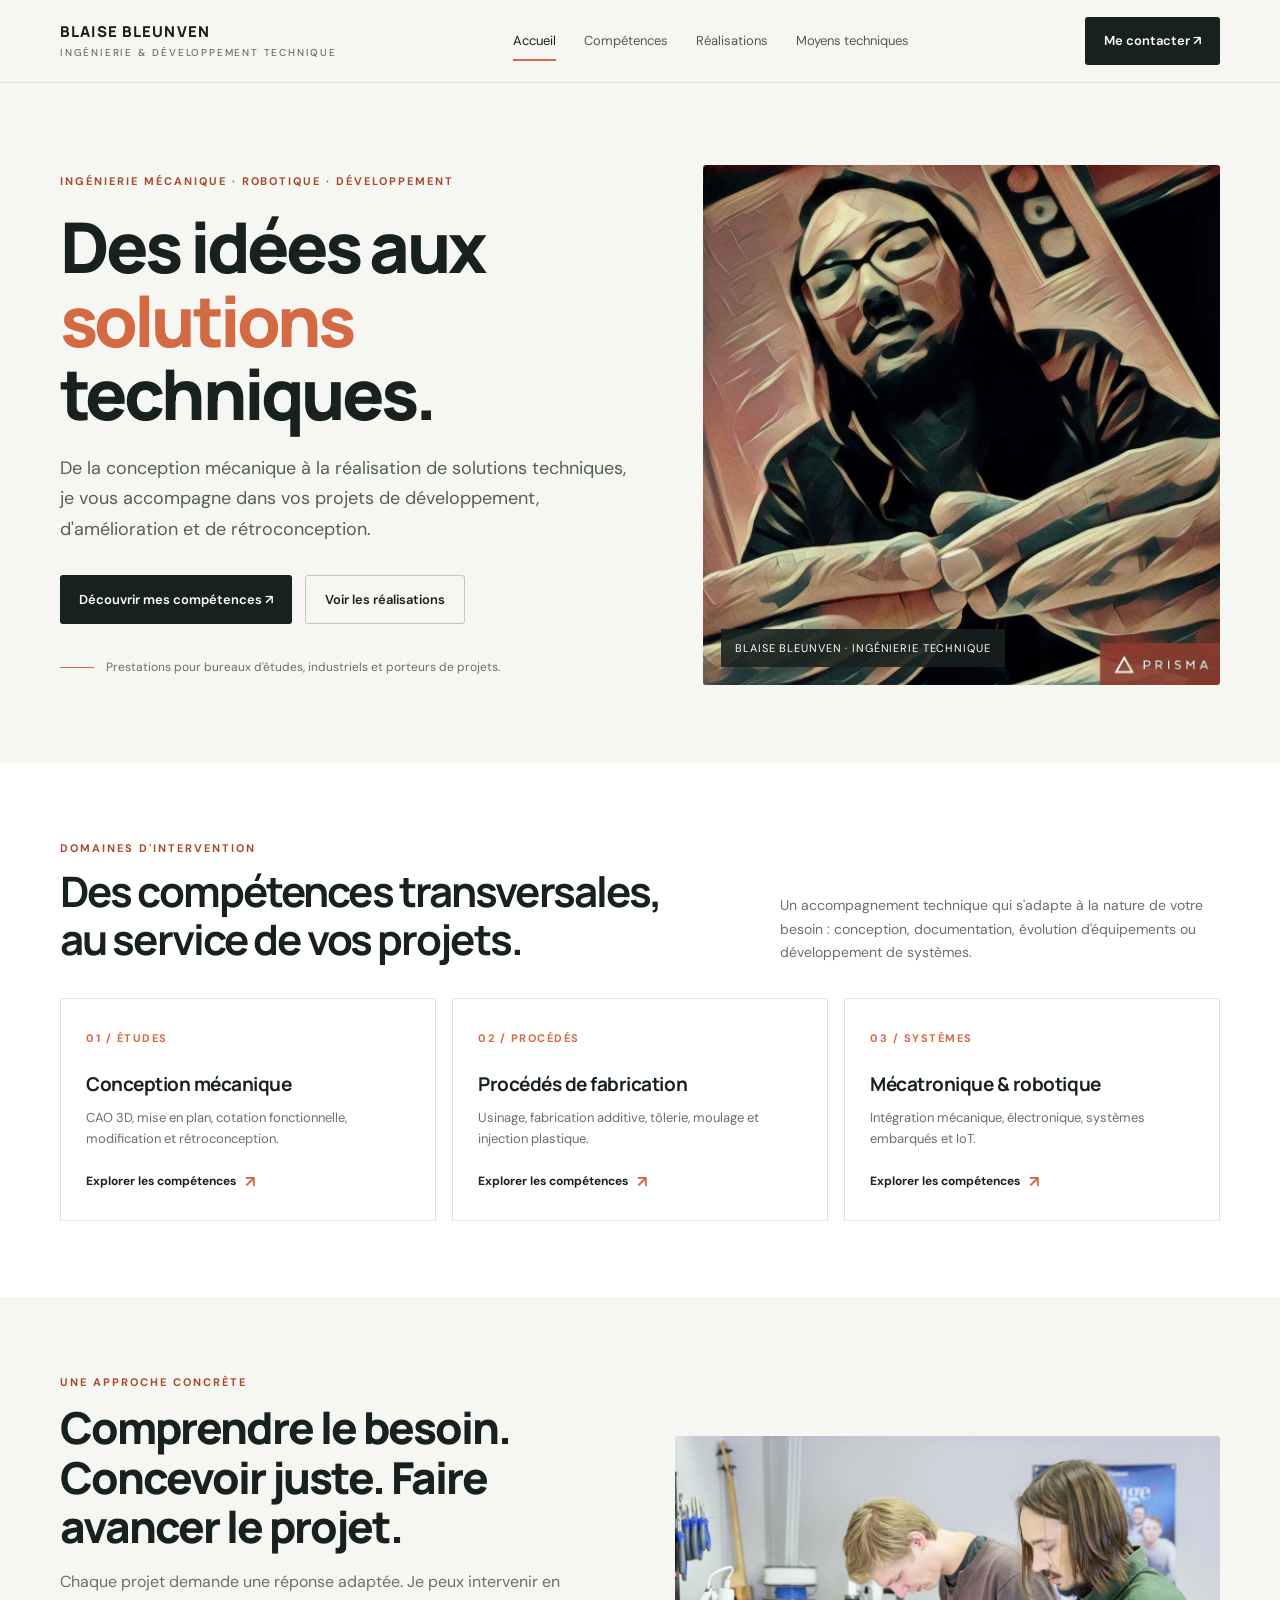
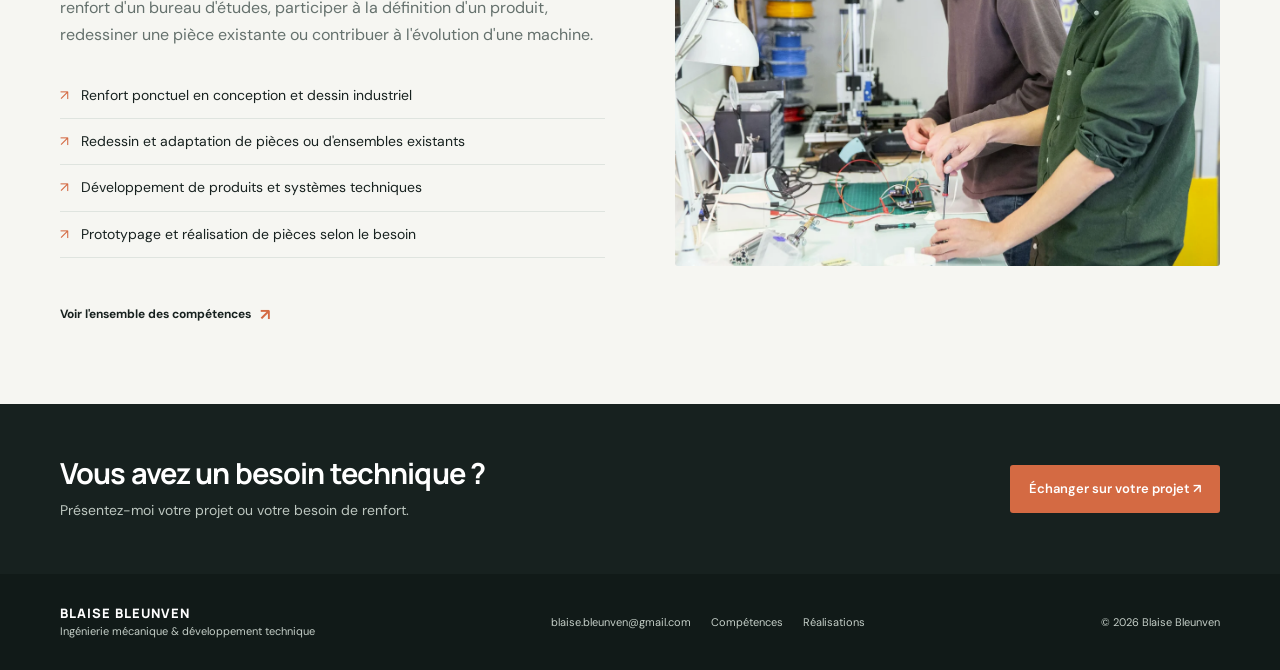
==== index.html @ ea49fd28 "Add files via upload" ====
<!doctype html>
<html lang="fr"><head><meta charset="utf-8"><meta name="viewport" content="width=device-width,initial-scale=1"><meta name="description" content="Blaise Bleunven — ingénierie mécanique, conception, rétroconception, robotique et développement technique."><title>Blaise Bleunven — Ingénierie mécanique & développement technique</title><link rel="stylesheet" href="styles.css"></head><body>
<header class="site-header"><div class="wrap nav"><a class="brand" href="index.html">BLAISE BLEUNVEN<small>INGÉNIERIE & DÉVELOPPEMENT TECHNIQUE</small></a><button class="menu-toggle" aria-label="Ouvrir le menu" aria-expanded="false">Menu</button><nav class="nav-links"><a href="index.html">Accueil</a><a href="competences.html">Compétences</a><a href="realisations.html">Réalisations</a><a href="moyens-techniques.html">Moyens techniques</a></nav><a class="nav-cta" href="mailto:blaise.bleunven@gmail.com">Me contacter ↗</a></div></header>
<main><section class="hero"><div class="wrap hero-grid"><div><div class="eyebrow">Ingénierie mécanique · Robotique · Développement</div><h1>Des idées aux <span>solutions</span> techniques.</h1><p class="hero-copy">De la conception mécanique à la réalisation de solutions techniques, je vous accompagne dans vos projets de développement, d'amélioration et de rétroconception.</p><div class="hero-actions"><a class="button" href="competences.html">Découvrir mes compétences ↗</a><a class="button secondary" href="realisations.html">Voir les réalisations</a></div><div class="hero-note">Prestations pour bureaux d'études, industriels et porteurs de projets.</div></div><div class="hero-photo"><img src="assets/images/banniere-portrait.jpg" alt="Portrait de Blaise Bleunven"><div class="photo-caption">Blaise Bleunven · Ingénierie technique</div></div></div></section>
<section class="section white"><div class="wrap"><div class="section-head"><div><div class="eyebrow">Domaines d'intervention</div><h2>Des compétences transversales,<br>au service de vos projets.</h2></div><p>Un accompagnement technique qui s'adapte à la nature de votre besoin : conception, documentation, évolution d'équipements ou développement de systèmes.</p></div><div class="cards"><a class="card" href="competences.html"><span class="card-number">01 / ÉTUDES</span><h3>Conception mécanique</h3><p>CAO 3D, mise en plan, cotation fonctionnelle, modification et rétroconception.</p><span class="text-link">Explorer les compétences</span></a><a class="card" href="competences.html"><span class="card-number">02 / PROCÉDÉS</span><h3>Procédés de fabrication</h3><p>Usinage, fabrication additive, tôlerie, moulage et injection plastique.</p><span class="text-link">Explorer les compétences</span></a><a class="card" href="competences.html"><span class="card-number">03 / SYSTÈMES</span><h3>Mécatronique & robotique</h3><p>Intégration mécanique, électronique, systèmes embarqués et IoT.</p><span class="text-link">Explorer les compétences</span></a></div></div></section>
<section class="section"><div class="wrap split"><div><div class="eyebrow">Une approche concrète</div><h2>Comprendre le besoin. Concevoir juste. Faire avancer le projet.</h2><p>Chaque projet demande une réponse adaptée. Je peux intervenir en renfort d'un bureau d'études, participer à la définition d'un produit, redessiner une pièce existante ou contribuer à l'évolution d'une machine.</p><ul class="feature-list"><li>Renfort ponctuel en conception et dessin industriel</li><li>Redessin et adaptation de pièces ou d'ensembles existants</li><li>Développement de produits et systèmes techniques</li><li>Prototypage et réalisation de pièces selon le besoin</li></ul><a class="text-link" href="competences.html">Voir l'ensemble des compétences</a></div><div class="image-frame"><img src="assets/images/atelier-mecanique-electronique.png" alt="Travail en atelier mécanique et électronique"></div></div></section>
<section class="cta-band"><div class="wrap cta-inner"><div><h2>Vous avez un besoin technique ?</h2><p>Présentez-moi votre projet ou votre besoin de renfort.</p></div><a class="button" href="mailto:blaise.bleunven@gmail.com?subject=Prise%20de%20contact%20-%20projet%20technique">Échanger sur votre projet ↗</a></div></section></main>
<footer class="site-footer"><div class="wrap footer-inner"><div><div class="footer-brand">BLAISE BLEUNVEN</div><div>Ingénierie mécanique & développement technique</div></div><div class="footer-links"><a href="mailto:blaise.bleunven@gmail.com">blaise.bleunven@gmail.com</a><a href="competences.html">Compétences</a><a href="realisations.html">Réalisations</a></div><div>© <span data-year></span> Blaise Bleunven</div></div></footer><script src="site.js"></script></body></html>
---- styles.css ----
@import url('https://fonts.googleapis.com/css2?family=DM+Sans:wght@400;500;600;700&family=Manrope:wght@400;500;600;700;800&display=swap');
:root{--ink:#17211f;--muted:#65716d;--paper:#f6f6f2;--white:#fff;--line:#dfe4df;--accent:#d46a43;--accent-dark:#a84b2c;--soft:#e9eee9;--max:1160px}*{box-sizing:border-box}html{scroll-behavior:smooth}body{margin:0;background:var(--paper);color:var(--ink);font-family:'DM Sans',sans-serif;line-height:1.65}a{color:inherit;text-decoration:none}img{display:block;width:100%;height:100%;object-fit:cover}button,a{ -webkit-tap-highlight-color:transparent}.wrap{width:min(var(--max),calc(100% - 48px));margin:auto}.site-header{position:sticky;top:0;z-index:10;background:rgba(246,246,242,.92);backdrop-filter:blur(14px);border-bottom:1px solid rgba(23,33,31,.08)}.nav{min-height:82px;display:flex;align-items:center;justify-content:space-between;gap:28px}.brand{font-family:Manrope,sans-serif;font-weight:800;letter-spacing:.075em;font-size:15px;line-height:1.15}.brand small{display:block;font-family:'DM Sans',sans-serif;font-size:10px;letter-spacing:.18em;font-weight:500;color:var(--muted);margin-top:7px}.nav-links{display:flex;gap:28px;align-items:center;font-size:13px;color:#4e5a55}.nav-links a{padding:10px 0;position:relative}.nav-links a.active,.nav-links a:hover{color:var(--ink)}.nav-links a.active:after{content:'';position:absolute;bottom:1px;left:0;width:100%;height:2px;background:var(--accent)}.nav-cta,.button{display:inline-flex;align-items:center;justify-content:center;gap:9px;background:var(--ink);color:white;padding:13px 19px;border-radius:3px;font-size:13px;font-weight:600;transition:.2s}.nav-cta:hover,.button:hover{background:var(--accent-dark);transform:translateY(-1px)}.menu-toggle{display:none;background:none;border:1px solid var(--line);border-radius:3px;padding:9px 12px;font:inherit}.eyebrow{font-size:11px;text-transform:uppercase;letter-spacing:.18em;color:var(--accent-dark);font-weight:700}.hero{padding:82px 0 78px}.hero-grid{display:grid;grid-template-columns:1.05fr .95fr;align-items:center;gap:72px}.hero h1,.page-intro h1{font:800 clamp(42px,5.6vw,70px)/1.05 Manrope,sans-serif;letter-spacing:-.055em;margin:20px 0 22px;max-width:690px}.hero h1 span{color:var(--accent)}.hero-copy{font-size:18px;line-height:1.7;color:#53605a;max-width:620px}.hero-actions{display:flex;gap:13px;flex-wrap:wrap;margin-top:30px}.button.secondary{background:transparent;color:var(--ink);border:1px solid #bfc9c1}.button.secondary:hover{background:var(--soft);border-color:var(--ink)}.hero-photo{height:520px;position:relative;background:#d8ded8;overflow:hidden;border-radius:3px}.hero-photo img{object-position:center 34%;filter:saturate(.8)}.photo-caption{position:absolute;left:18px;bottom:18px;background:rgba(23,33,31,.88);color:white;padding:10px 14px;font-size:11px;letter-spacing:.08em;text-transform:uppercase}.hero-note{display:flex;align-items:center;gap:12px;margin-top:34px;color:var(--muted);font-size:12px}.hero-note:before{content:'';width:34px;height:1px;background:var(--accent)}.section{padding:76px 0}.section.white{background:var(--white)}.section-head{display:flex;justify-content:space-between;align-items:end;gap:28px;margin-bottom:34px}.section-head h2,.page-intro h1{font-family:Manrope,sans-serif}.section-head h2{font-size:clamp(29px,3.3vw,42px);letter-spacing:-.045em;line-height:1.15;margin:10px 0 0}.section-head p{max-width:440px;color:var(--muted);font-size:14px;margin:0}.cards{display:grid;grid-template-columns:repeat(3,1fr);gap:16px}.card{background:var(--white);border:1px solid var(--line);padding:25px;min-height:220px;transition:.2s}.card:hover{transform:translateY(-3px);border-color:#b8c3ba}.card-number{font-size:11px;letter-spacing:.14em;color:var(--accent);font-weight:700}.card h3{font:700 19px/1.25 Manrope,sans-serif;margin:23px 0 10px;letter-spacing:-.025em}.card p{font-size:13px;color:var(--muted);margin:0}.text-link{display:inline-flex;align-items:center;gap:9px;margin-top:19px;font-size:12px;font-weight:700}.text-link:after{content:'↗';color:var(--accent);font-size:16px}.split{display:grid;grid-template-columns:1fr 1fr;gap:70px;align-items:center}.split h2{font:800 clamp(30px,3.5vw,44px)/1.12 Manrope,sans-serif;letter-spacing:-.045em;margin:12px 0 18px}.split p{color:var(--muted)}.feature-list{list-style:none;padding:0;margin:25px 0}.feature-list li{padding:11px 0;border-bottom:1px solid var(--line);font-size:14px}.feature-list li:before{content:'↗';color:var(--accent);margin-right:12px}.image-frame{height:430px;background:#e1e6e1;overflow:hidden;border-radius:3px}.page-intro{padding:76px 0 50px;border-bottom:1px solid var(--line)}.page-intro h1{font-size:clamp(42px,5vw,62px);margin:15px 0}.page-intro p{font-size:17px;color:var(--muted);max-width:740px;margin:0}.skill-grid{display:grid;grid-template-columns:repeat(2,1fr);gap:18px}.skill{background:white;border:1px solid var(--line);padding:30px;min-height:245px}.skill-top{display:flex;justify-content:space-between;align-items:center}.skill-no{color:var(--accent);font-size:12px;font-weight:700;letter-spacing:.12em}.skill-mark{width:34px;height:34px;border:1px solid var(--line);display:grid;place-items:center;color:var(--accent);font-size:17px}.skill h2{font:700 23px/1.2 Manrope,sans-serif;letter-spacing:-.03em;margin:22px 0 10px}.skill .lead{color:#485650;font-size:14px;margin:0 0 17px}.tags{display:flex;flex-wrap:wrap;gap:7px}.tag{background:var(--soft);padding:6px 9px;font-size:11px;color:#53615a}.note{background:#e9eee9;padding:24px 28px;margin-top:25px;color:#45524b;font-size:14px}.project-grid{display:grid;grid-template-columns:repeat(2,1fr);gap:22px}.project{background:white;border:1px solid var(--line)}.project-image{height:330px;background:#e3e7e3;overflow:hidden}.project-image img{transition:transform .45s}.project:hover img{transform:scale(1.025)}.project-body{padding:22px 24px 25px}.project-body .eyebrow{font-size:10px}.project-body h2{font:700 23px Manrope,sans-serif;margin:9px 0}.project-body p{font-size:13px;color:var(--muted);margin:0;max-width:500px}.equipment-grid{display:grid;grid-template-columns:repeat(2,1fr);gap:22px}.equipment{background:white;border:1px solid var(--line)}.equipment-image{height:340px;background:#e3e7e3;overflow:hidden}.equipment-body{padding:22px 24px}.equipment-body h2{font:700 22px Manrope,sans-serif;margin:0 0 7px}.equipment-body p{font-size:13px;color:var(--muted);margin:0}.cta-band{background:var(--ink);color:white;padding:52px 0}.cta-inner{display:flex;justify-content:space-between;align-items:center;gap:28px}.cta-band h2{font:700 29px/1.2 Manrope,sans-serif;letter-spacing:-.03em;margin:0 0 8px}.cta-band p{color:#bdc7c0;margin:0;font-size:14px}.cta-band .button{background:var(--accent);white-space:nowrap}.site-footer{padding:30px 0;background:#111a18;color:#c4cec7}.footer-inner{display:flex;justify-content:space-between;gap:20px;align-items:center;font-size:11px}.footer-brand{font:800 13px Manrope,sans-serif;letter-spacing:.08em;color:white}.footer-links{display:flex;gap:20px}.footer-links a:hover{color:white}.muted{color:var(--muted)}@media(max-width:800px){.wrap{width:min(100% - 34px,var(--max))}.nav{min-height:72px}.menu-toggle{display:block}.nav-links{display:none;position:absolute;top:71px;left:0;right:0;background:var(--paper);padding:14px 24px 22px;border-bottom:1px solid var(--line);flex-direction:column;align-items:stretch;gap:4px}.nav-links.open{display:flex}.nav-links a{padding:10px 0}.nav-cta{display:none}.hero{padding:48px 0 58px}.hero-grid,.split{grid-template-columns:1fr;gap:32px}.hero h1{font-size:48px}.hero-photo{height:430px;order:-1}.section{padding:58px 0}.section-head{display:block}.section-head p{margin-top:16px}.cards{grid-template-columns:1fr 1fr}.page-intro{padding:55px 0 38px}.skill-grid,.project-grid,.equipment-grid{grid-template-columns:1fr}.project-image,.equipment-image{height:290px}.image-frame{height:330px}.cta-inner{display:block}.cta-inner .button{margin-top:22px}.footer-inner{align-items:flex-start;flex-direction:column}.footer-links{flex-wrap:wrap}}@media(max-width:480px){.cards{grid-template-columns:1fr}.hero h1{font-size:42px}.hero-copy{font-size:16px}.hero-photo{height:360px}.skill{padding:24px}.section-head h2{font-size:32px}}
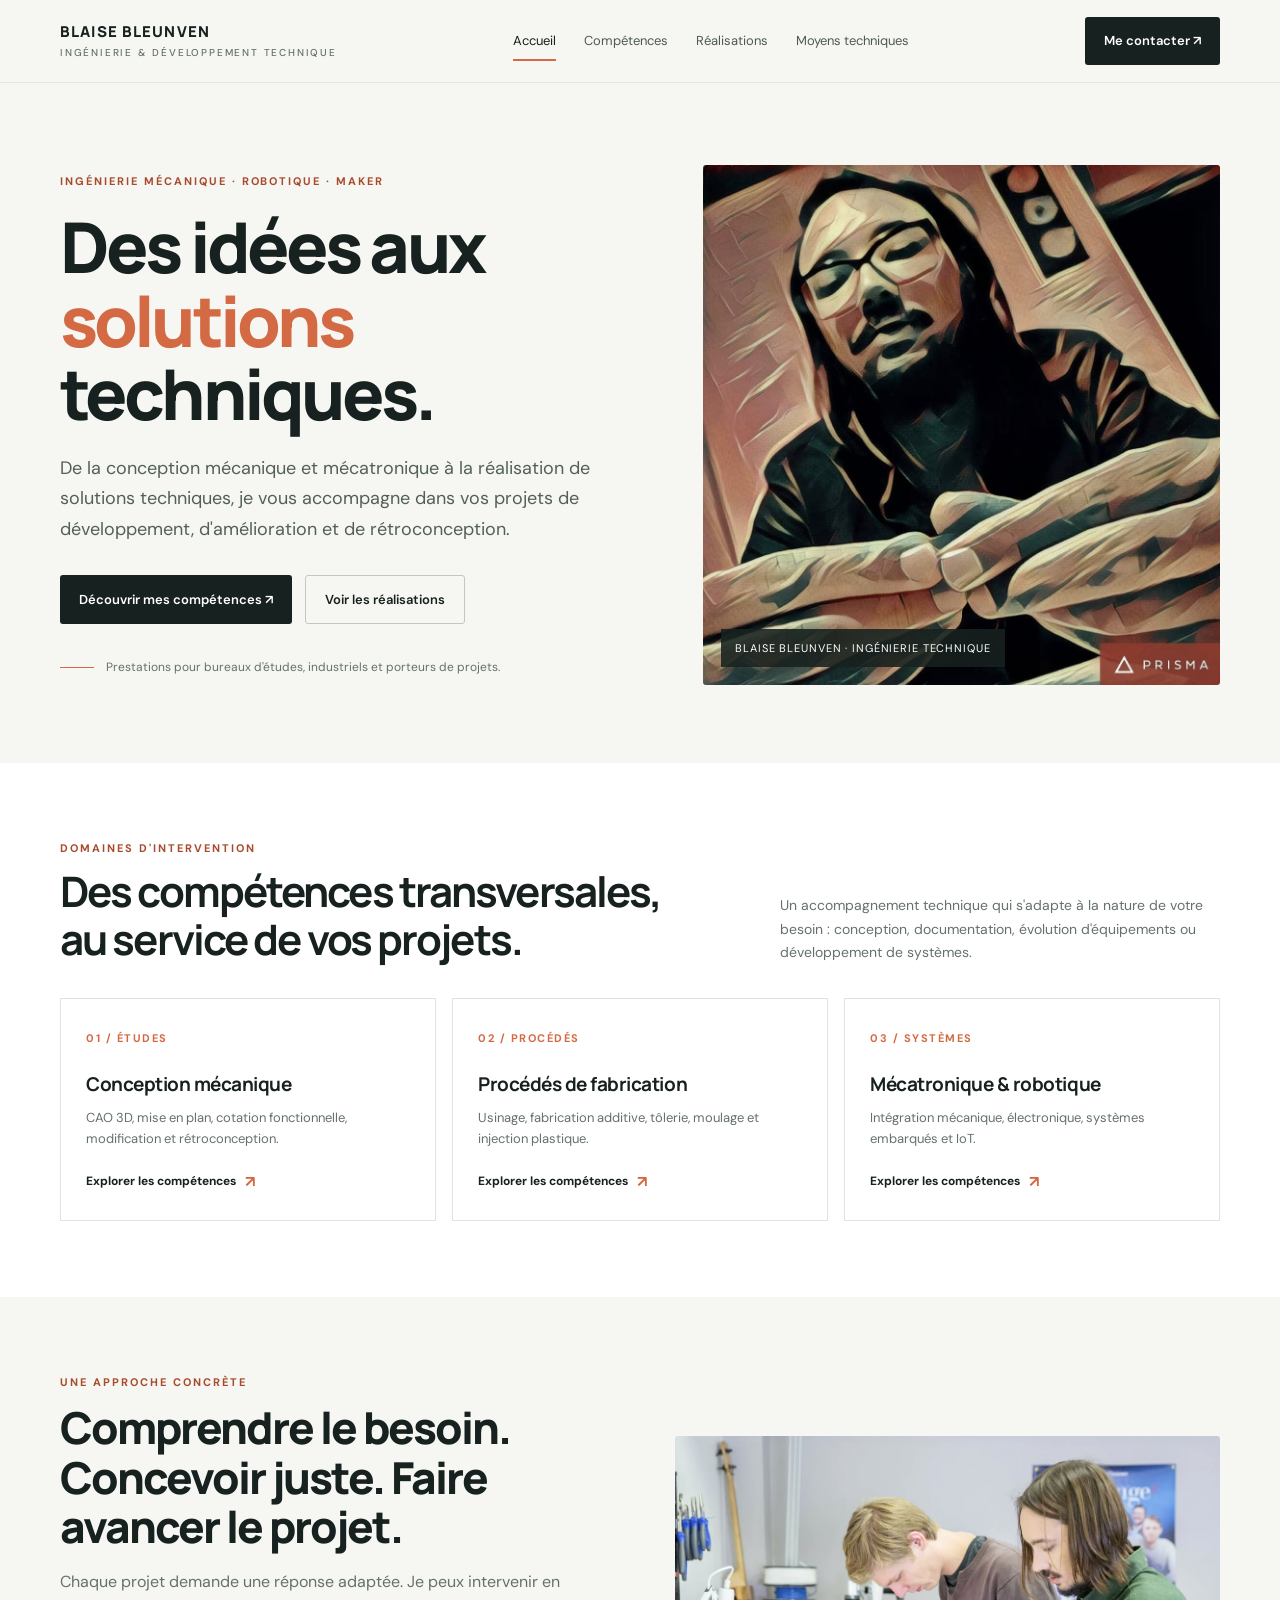
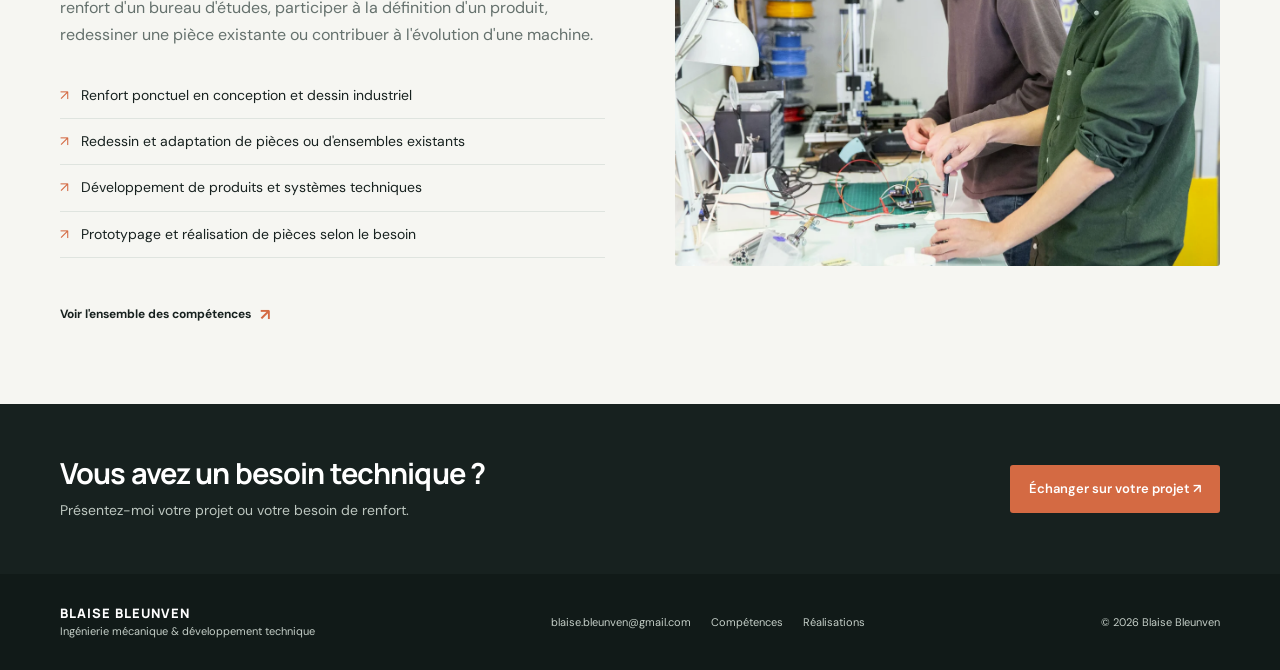
==== commit ccac1c46: "update index" ====
--- a/index.html
+++ b/index.html
@@ -1,7 +1,7 @@
 <!doctype html>
 <html lang="fr"><head><meta charset="utf-8"><meta name="viewport" content="width=device-width,initial-scale=1"><meta name="description" content="Blaise Bleunven — ingénierie mécanique, conception, rétroconception, robotique et développement technique."><title>Blaise Bleunven — Ingénierie mécanique & développement technique</title><link rel="stylesheet" href="styles.css"></head><body>
 <header class="site-header"><div class="wrap nav"><a class="brand" href="index.html">BLAISE BLEUNVEN<small>INGÉNIERIE & DÉVELOPPEMENT TECHNIQUE</small></a><button class="menu-toggle" aria-label="Ouvrir le menu" aria-expanded="false">Menu</button><nav class="nav-links"><a href="index.html">Accueil</a><a href="competences.html">Compétences</a><a href="realisations.html">Réalisations</a><a href="moyens-techniques.html">Moyens techniques</a></nav><a class="nav-cta" href="mailto:blaise.bleunven@gmail.com">Me contacter ↗</a></div></header>
-<main><section class="hero"><div class="wrap hero-grid"><div><div class="eyebrow">Ingénierie mécanique · Robotique · Développement</div><h1>Des idées aux <span>solutions</span> techniques.</h1><p class="hero-copy">De la conception mécanique à la réalisation de solutions techniques, je vous accompagne dans vos projets de développement, d'amélioration et de rétroconception.</p><div class="hero-actions"><a class="button" href="competences.html">Découvrir mes compétences ↗</a><a class="button secondary" href="realisations.html">Voir les réalisations</a></div><div class="hero-note">Prestations pour bureaux d'études, industriels et porteurs de projets.</div></div><div class="hero-photo"><img src="assets/images/banniere-portrait.jpg" alt="Portrait de Blaise Bleunven"><div class="photo-caption">Blaise Bleunven · Ingénierie technique</div></div></div></section>
+<main><section class="hero"><div class="wrap hero-grid"><div><div class="eyebrow">Ingénierie mécanique · Robotique · Maker</div><h1>Des idées aux <span>solutions</span> techniques.</h1><p class="hero-copy">De la conception mécanique et mécatronique à la réalisation de solutions techniques, je vous accompagne dans vos projets de développement, d'amélioration et de rétroconception.</p><div class="hero-actions"><a class="button" href="competences.html">Découvrir mes compétences ↗</a><a class="button secondary" href="realisations.html">Voir les réalisations</a></div><div class="hero-note">Prestations pour bureaux d'études, industriels et porteurs de projets.</div></div><div class="hero-photo"><img src="assets/images/banniere-portrait.jpg" alt="Portrait de Blaise Bleunven"><div class="photo-caption">Blaise Bleunven · Ingénierie technique</div></div></div></section>
 <section class="section white"><div class="wrap"><div class="section-head"><div><div class="eyebrow">Domaines d'intervention</div><h2>Des compétences transversales,<br>au service de vos projets.</h2></div><p>Un accompagnement technique qui s'adapte à la nature de votre besoin : conception, documentation, évolution d'équipements ou développement de systèmes.</p></div><div class="cards"><a class="card" href="competences.html"><span class="card-number">01 / ÉTUDES</span><h3>Conception mécanique</h3><p>CAO 3D, mise en plan, cotation fonctionnelle, modification et rétroconception.</p><span class="text-link">Explorer les compétences</span></a><a class="card" href="competences.html"><span class="card-number">02 / PROCÉDÉS</span><h3>Procédés de fabrication</h3><p>Usinage, fabrication additive, tôlerie, moulage et injection plastique.</p><span class="text-link">Explorer les compétences</span></a><a class="card" href="competences.html"><span class="card-number">03 / SYSTÈMES</span><h3>Mécatronique & robotique</h3><p>Intégration mécanique, électronique, systèmes embarqués et IoT.</p><span class="text-link">Explorer les compétences</span></a></div></div></section>
 <section class="section"><div class="wrap split"><div><div class="eyebrow">Une approche concrète</div><h2>Comprendre le besoin. Concevoir juste. Faire avancer le projet.</h2><p>Chaque projet demande une réponse adaptée. Je peux intervenir en renfort d'un bureau d'études, participer à la définition d'un produit, redessiner une pièce existante ou contribuer à l'évolution d'une machine.</p><ul class="feature-list"><li>Renfort ponctuel en conception et dessin industriel</li><li>Redessin et adaptation de pièces ou d'ensembles existants</li><li>Développement de produits et systèmes techniques</li><li>Prototypage et réalisation de pièces selon le besoin</li></ul><a class="text-link" href="competences.html">Voir l'ensemble des compétences</a></div><div class="image-frame"><img src="assets/images/atelier-mecanique-electronique.png" alt="Travail en atelier mécanique et électronique"></div></div></section>
 <section class="cta-band"><div class="wrap cta-inner"><div><h2>Vous avez un besoin technique ?</h2><p>Présentez-moi votre projet ou votre besoin de renfort.</p></div><a class="button" href="mailto:blaise.bleunven@gmail.com?subject=Prise%20de%20contact%20-%20projet%20technique">Échanger sur votre projet ↗</a></div></section></main>
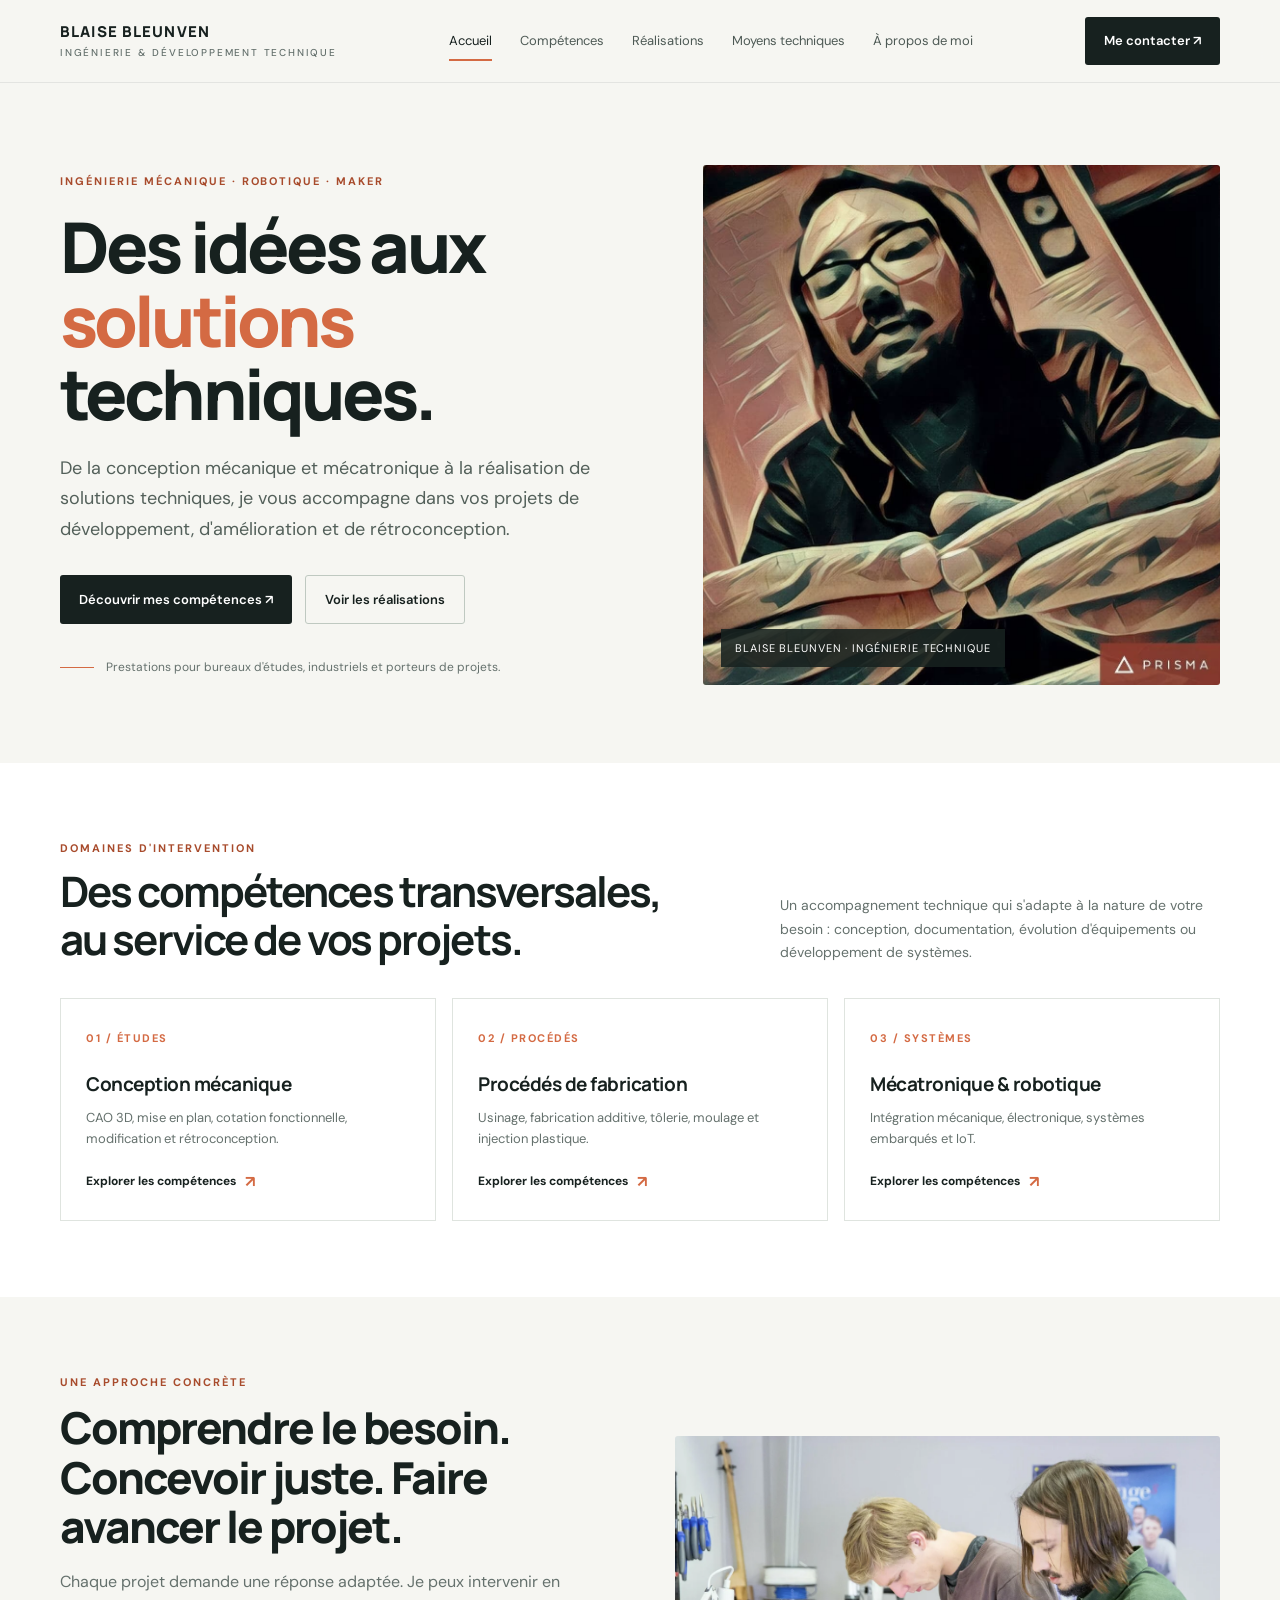
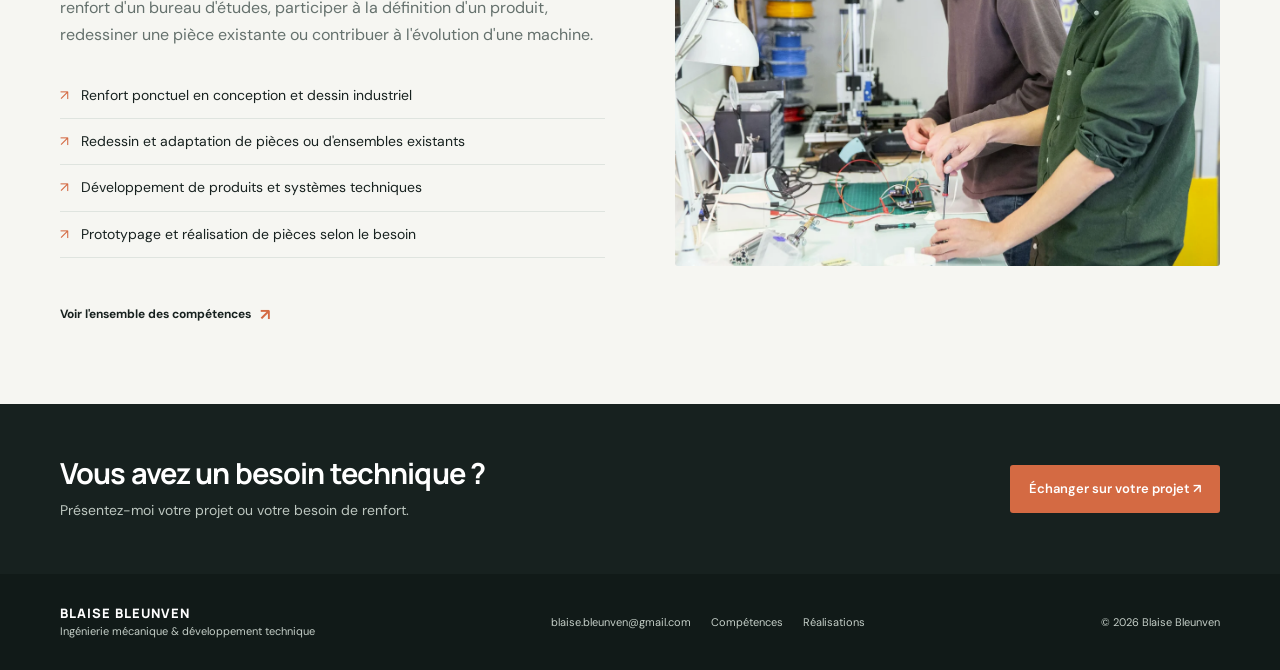
==== commit 46b17047: "update A propos" ====
--- a/index.html
+++ b/index.html
@@ -1,6 +1,6 @@
 <!doctype html>
 <html lang="fr"><head><meta charset="utf-8"><meta name="viewport" content="width=device-width,initial-scale=1"><meta name="description" content="Blaise Bleunven — ingénierie mécanique, conception, rétroconception, robotique et développement technique."><title>Blaise Bleunven — Ingénierie mécanique & développement technique</title><link rel="stylesheet" href="styles.css"></head><body>
-<header class="site-header"><div class="wrap nav"><a class="brand" href="index.html">BLAISE BLEUNVEN<small>INGÉNIERIE & DÉVELOPPEMENT TECHNIQUE</small></a><button class="menu-toggle" aria-label="Ouvrir le menu" aria-expanded="false">Menu</button><nav class="nav-links"><a href="index.html">Accueil</a><a href="competences.html">Compétences</a><a href="realisations.html">Réalisations</a><a href="moyens-techniques.html">Moyens techniques</a></nav><a class="nav-cta" href="mailto:blaise.bleunven@gmail.com">Me contacter ↗</a></div></header>
+<header class="site-header"><div class="wrap nav"><a class="brand" href="index.html">BLAISE BLEUNVEN<small>INGÉNIERIE & DÉVELOPPEMENT TECHNIQUE</small></a><button class="menu-toggle" aria-label="Ouvrir le menu" aria-expanded="false">Menu</button><nav class="nav-links"><a href="index.html">Accueil</a><a href="competences.html">Compétences</a><a href="realisations.html">Réalisations</a><a href="moyens-techniques.html">Moyens techniques</a><a href="a-propos.html">À propos de moi</a></nav><a class="nav-cta" href="mailto:blaise.bleunven@gmail.com">Me contacter ↗</a></div></header>
 <main><section class="hero"><div class="wrap hero-grid"><div><div class="eyebrow">Ingénierie mécanique · Robotique · Maker</div><h1>Des idées aux <span>solutions</span> techniques.</h1><p class="hero-copy">De la conception mécanique et mécatronique à la réalisation de solutions techniques, je vous accompagne dans vos projets de développement, d'amélioration et de rétroconception.</p><div class="hero-actions"><a class="button" href="competences.html">Découvrir mes compétences ↗</a><a class="button secondary" href="realisations.html">Voir les réalisations</a></div><div class="hero-note">Prestations pour bureaux d'études, industriels et porteurs de projets.</div></div><div class="hero-photo"><img src="assets/images/banniere-portrait.jpg" alt="Portrait de Blaise Bleunven"><div class="photo-caption">Blaise Bleunven · Ingénierie technique</div></div></div></section>
 <section class="section white"><div class="wrap"><div class="section-head"><div><div class="eyebrow">Domaines d'intervention</div><h2>Des compétences transversales,<br>au service de vos projets.</h2></div><p>Un accompagnement technique qui s'adapte à la nature de votre besoin : conception, documentation, évolution d'équipements ou développement de systèmes.</p></div><div class="cards"><a class="card" href="competences.html"><span class="card-number">01 / ÉTUDES</span><h3>Conception mécanique</h3><p>CAO 3D, mise en plan, cotation fonctionnelle, modification et rétroconception.</p><span class="text-link">Explorer les compétences</span></a><a class="card" href="competences.html"><span class="card-number">02 / PROCÉDÉS</span><h3>Procédés de fabrication</h3><p>Usinage, fabrication additive, tôlerie, moulage et injection plastique.</p><span class="text-link">Explorer les compétences</span></a><a class="card" href="competences.html"><span class="card-number">03 / SYSTÈMES</span><h3>Mécatronique & robotique</h3><p>Intégration mécanique, électronique, systèmes embarqués et IoT.</p><span class="text-link">Explorer les compétences</span></a></div></div></section>
 <section class="section"><div class="wrap split"><div><div class="eyebrow">Une approche concrète</div><h2>Comprendre le besoin. Concevoir juste. Faire avancer le projet.</h2><p>Chaque projet demande une réponse adaptée. Je peux intervenir en renfort d'un bureau d'études, participer à la définition d'un produit, redessiner une pièce existante ou contribuer à l'évolution d'une machine.</p><ul class="feature-list"><li>Renfort ponctuel en conception et dessin industriel</li><li>Redessin et adaptation de pièces ou d'ensembles existants</li><li>Développement de produits et systèmes techniques</li><li>Prototypage et réalisation de pièces selon le besoin</li></ul><a class="text-link" href="competences.html">Voir l'ensemble des compétences</a></div><div class="image-frame"><img src="assets/images/atelier-mecanique-electronique.png" alt="Travail en atelier mécanique et électronique"></div></div></section>
--- a/styles.css
+++ b/styles.css
@@ -1,2 +1,9 @@
 @import url('https://fonts.googleapis.com/css2?family=DM+Sans:wght@400;500;600;700&family=Manrope:wght@400;500;600;700;800&display=swap');
 :root{--ink:#17211f;--muted:#65716d;--paper:#f6f6f2;--white:#fff;--line:#dfe4df;--accent:#d46a43;--accent-dark:#a84b2c;--soft:#e9eee9;--max:1160px}*{box-sizing:border-box}html{scroll-behavior:smooth}body{margin:0;background:var(--paper);color:var(--ink);font-family:'DM Sans',sans-serif;line-height:1.65}a{color:inherit;text-decoration:none}img{display:block;width:100%;height:100%;object-fit:cover}button,a{ -webkit-tap-highlight-color:transparent}.wrap{width:min(var(--max),calc(100% - 48px));margin:auto}.site-header{position:sticky;top:0;z-index:10;background:rgba(246,246,242,.92);backdrop-filter:blur(14px);border-bottom:1px solid rgba(23,33,31,.08)}.nav{min-height:82px;display:flex;align-items:center;justify-content:space-between;gap:28px}.brand{font-family:Manrope,sans-serif;font-weight:800;letter-spacing:.075em;font-size:15px;line-height:1.15}.brand small{display:block;font-family:'DM Sans',sans-serif;font-size:10px;letter-spacing:.18em;font-weight:500;color:var(--muted);margin-top:7px}.nav-links{display:flex;gap:28px;align-items:center;font-size:13px;color:#4e5a55}.nav-links a{padding:10px 0;position:relative}.nav-links a.active,.nav-links a:hover{color:var(--ink)}.nav-links a.active:after{content:'';position:absolute;bottom:1px;left:0;width:100%;height:2px;background:var(--accent)}.nav-cta,.button{display:inline-flex;align-items:center;justify-content:center;gap:9px;background:var(--ink);color:white;padding:13px 19px;border-radius:3px;font-size:13px;font-weight:600;transition:.2s}.nav-cta:hover,.button:hover{background:var(--accent-dark);transform:translateY(-1px)}.menu-toggle{display:none;background:none;border:1px solid var(--line);border-radius:3px;padding:9px 12px;font:inherit}.eyebrow{font-size:11px;text-transform:uppercase;letter-spacing:.18em;color:var(--accent-dark);font-weight:700}.hero{padding:82px 0 78px}.hero-grid{display:grid;grid-template-columns:1.05fr .95fr;align-items:center;gap:72px}.hero h1,.page-intro h1{font:800 clamp(42px,5.6vw,70px)/1.05 Manrope,sans-serif;letter-spacing:-.055em;margin:20px 0 22px;max-width:690px}.hero h1 span{color:var(--accent)}.hero-copy{font-size:18px;line-height:1.7;color:#53605a;max-width:620px}.hero-actions{display:flex;gap:13px;flex-wrap:wrap;margin-top:30px}.button.secondary{background:transparent;color:var(--ink);border:1px solid #bfc9c1}.button.secondary:hover{background:var(--soft);border-color:var(--ink)}.hero-photo{height:520px;position:relative;background:#d8ded8;overflow:hidden;border-radius:3px}.hero-photo img{object-position:center 34%;filter:saturate(.8)}.photo-caption{position:absolute;left:18px;bottom:18px;background:rgba(23,33,31,.88);color:white;padding:10px 14px;font-size:11px;letter-spacing:.08em;text-transform:uppercase}.hero-note{display:flex;align-items:center;gap:12px;margin-top:34px;color:var(--muted);font-size:12px}.hero-note:before{content:'';width:34px;height:1px;background:var(--accent)}.section{padding:76px 0}.section.white{background:var(--white)}.section-head{display:flex;justify-content:space-between;align-items:end;gap:28px;margin-bottom:34px}.section-head h2,.page-intro h1{font-family:Manrope,sans-serif}.section-head h2{font-size:clamp(29px,3.3vw,42px);letter-spacing:-.045em;line-height:1.15;margin:10px 0 0}.section-head p{max-width:440px;color:var(--muted);font-size:14px;margin:0}.cards{display:grid;grid-template-columns:repeat(3,1fr);gap:16px}.card{background:var(--white);border:1px solid var(--line);padding:25px;min-height:220px;transition:.2s}.card:hover{transform:translateY(-3px);border-color:#b8c3ba}.card-number{font-size:11px;letter-spacing:.14em;color:var(--accent);font-weight:700}.card h3{font:700 19px/1.25 Manrope,sans-serif;margin:23px 0 10px;letter-spacing:-.025em}.card p{font-size:13px;color:var(--muted);margin:0}.text-link{display:inline-flex;align-items:center;gap:9px;margin-top:19px;font-size:12px;font-weight:700}.text-link:after{content:'↗';color:var(--accent);font-size:16px}.split{display:grid;grid-template-columns:1fr 1fr;gap:70px;align-items:center}.split h2{font:800 clamp(30px,3.5vw,44px)/1.12 Manrope,sans-serif;letter-spacing:-.045em;margin:12px 0 18px}.split p{color:var(--muted)}.feature-list{list-style:none;padding:0;margin:25px 0}.feature-list li{padding:11px 0;border-bottom:1px solid var(--line);font-size:14px}.feature-list li:before{content:'↗';color:var(--accent);margin-right:12px}.image-frame{height:430px;background:#e1e6e1;overflow:hidden;border-radius:3px}.page-intro{padding:76px 0 50px;border-bottom:1px solid var(--line)}.page-intro h1{font-size:clamp(42px,5vw,62px);margin:15px 0}.page-intro p{font-size:17px;color:var(--muted);max-width:740px;margin:0}.skill-grid{display:grid;grid-template-columns:repeat(2,1fr);gap:18px}.skill{background:white;border:1px solid var(--line);padding:30px;min-height:245px}.skill-top{display:flex;justify-content:space-between;align-items:center}.skill-no{color:var(--accent);font-size:12px;font-weight:700;letter-spacing:.12em}.skill-mark{width:34px;height:34px;border:1px solid var(--line);display:grid;place-items:center;color:var(--accent);font-size:17px}.skill h2{font:700 23px/1.2 Manrope,sans-serif;letter-spacing:-.03em;margin:22px 0 10px}.skill .lead{color:#485650;font-size:14px;margin:0 0 17px}.tags{display:flex;flex-wrap:wrap;gap:7px}.tag{background:var(--soft);padding:6px 9px;font-size:11px;color:#53615a}.note{background:#e9eee9;padding:24px 28px;margin-top:25px;color:#45524b;font-size:14px}.project-grid{display:grid;grid-template-columns:repeat(2,1fr);gap:22px}.project{background:white;border:1px solid var(--line)}.project-image{height:330px;background:#e3e7e3;overflow:hidden}.project-image img{transition:transform .45s}.project:hover img{transform:scale(1.025)}.project-body{padding:22px 24px 25px}.project-body .eyebrow{font-size:10px}.project-body h2{font:700 23px Manrope,sans-serif;margin:9px 0}.project-body p{font-size:13px;color:var(--muted);margin:0;max-width:500px}.equipment-grid{display:grid;grid-template-columns:repeat(2,1fr);gap:22px}.equipment{background:white;border:1px solid var(--line)}.equipment-image{height:340px;background:#e3e7e3;overflow:hidden}.equipment-body{padding:22px 24px}.equipment-body h2{font:700 22px Manrope,sans-serif;margin:0 0 7px}.equipment-body p{font-size:13px;color:var(--muted);margin:0}.cta-band{background:var(--ink);color:white;padding:52px 0}.cta-inner{display:flex;justify-content:space-between;align-items:center;gap:28px}.cta-band h2{font:700 29px/1.2 Manrope,sans-serif;letter-spacing:-.03em;margin:0 0 8px}.cta-band p{color:#bdc7c0;margin:0;font-size:14px}.cta-band .button{background:var(--accent);white-space:nowrap}.site-footer{padding:30px 0;background:#111a18;color:#c4cec7}.footer-inner{display:flex;justify-content:space-between;gap:20px;align-items:center;font-size:11px}.footer-brand{font:800 13px Manrope,sans-serif;letter-spacing:.08em;color:white}.footer-links{display:flex;gap:20px}.footer-links a:hover{color:white}.muted{color:var(--muted)}@media(max-width:800px){.wrap{width:min(100% - 34px,var(--max))}.nav{min-height:72px}.menu-toggle{display:block}.nav-links{display:none;position:absolute;top:71px;left:0;right:0;background:var(--paper);padding:14px 24px 22px;border-bottom:1px solid var(--line);flex-direction:column;align-items:stretch;gap:4px}.nav-links.open{display:flex}.nav-links a{padding:10px 0}.nav-cta{display:none}.hero{padding:48px 0 58px}.hero-grid,.split{grid-template-columns:1fr;gap:32px}.hero h1{font-size:48px}.hero-photo{height:430px;order:-1}.section{padding:58px 0}.section-head{display:block}.section-head p{margin-top:16px}.cards{grid-template-columns:1fr 1fr}.page-intro{padding:55px 0 38px}.skill-grid,.project-grid,.equipment-grid{grid-template-columns:1fr}.project-image,.equipment-image{height:290px}.image-frame{height:330px}.cta-inner{display:block}.cta-inner .button{margin-top:22px}.footer-inner{align-items:flex-start;flex-direction:column}.footer-links{flex-wrap:wrap}}@media(max-width:480px){.cards{grid-template-columns:1fr}.hero h1{font-size:42px}.hero-copy{font-size:16px}.hero-photo{height:360px}.skill{padding:24px}.section-head h2{font-size:32px}}
+
+.skill-image {
+    width: 48px;
+    height: 48px;
+    object-fit: cover;
+    border-radius: 6px;
+}
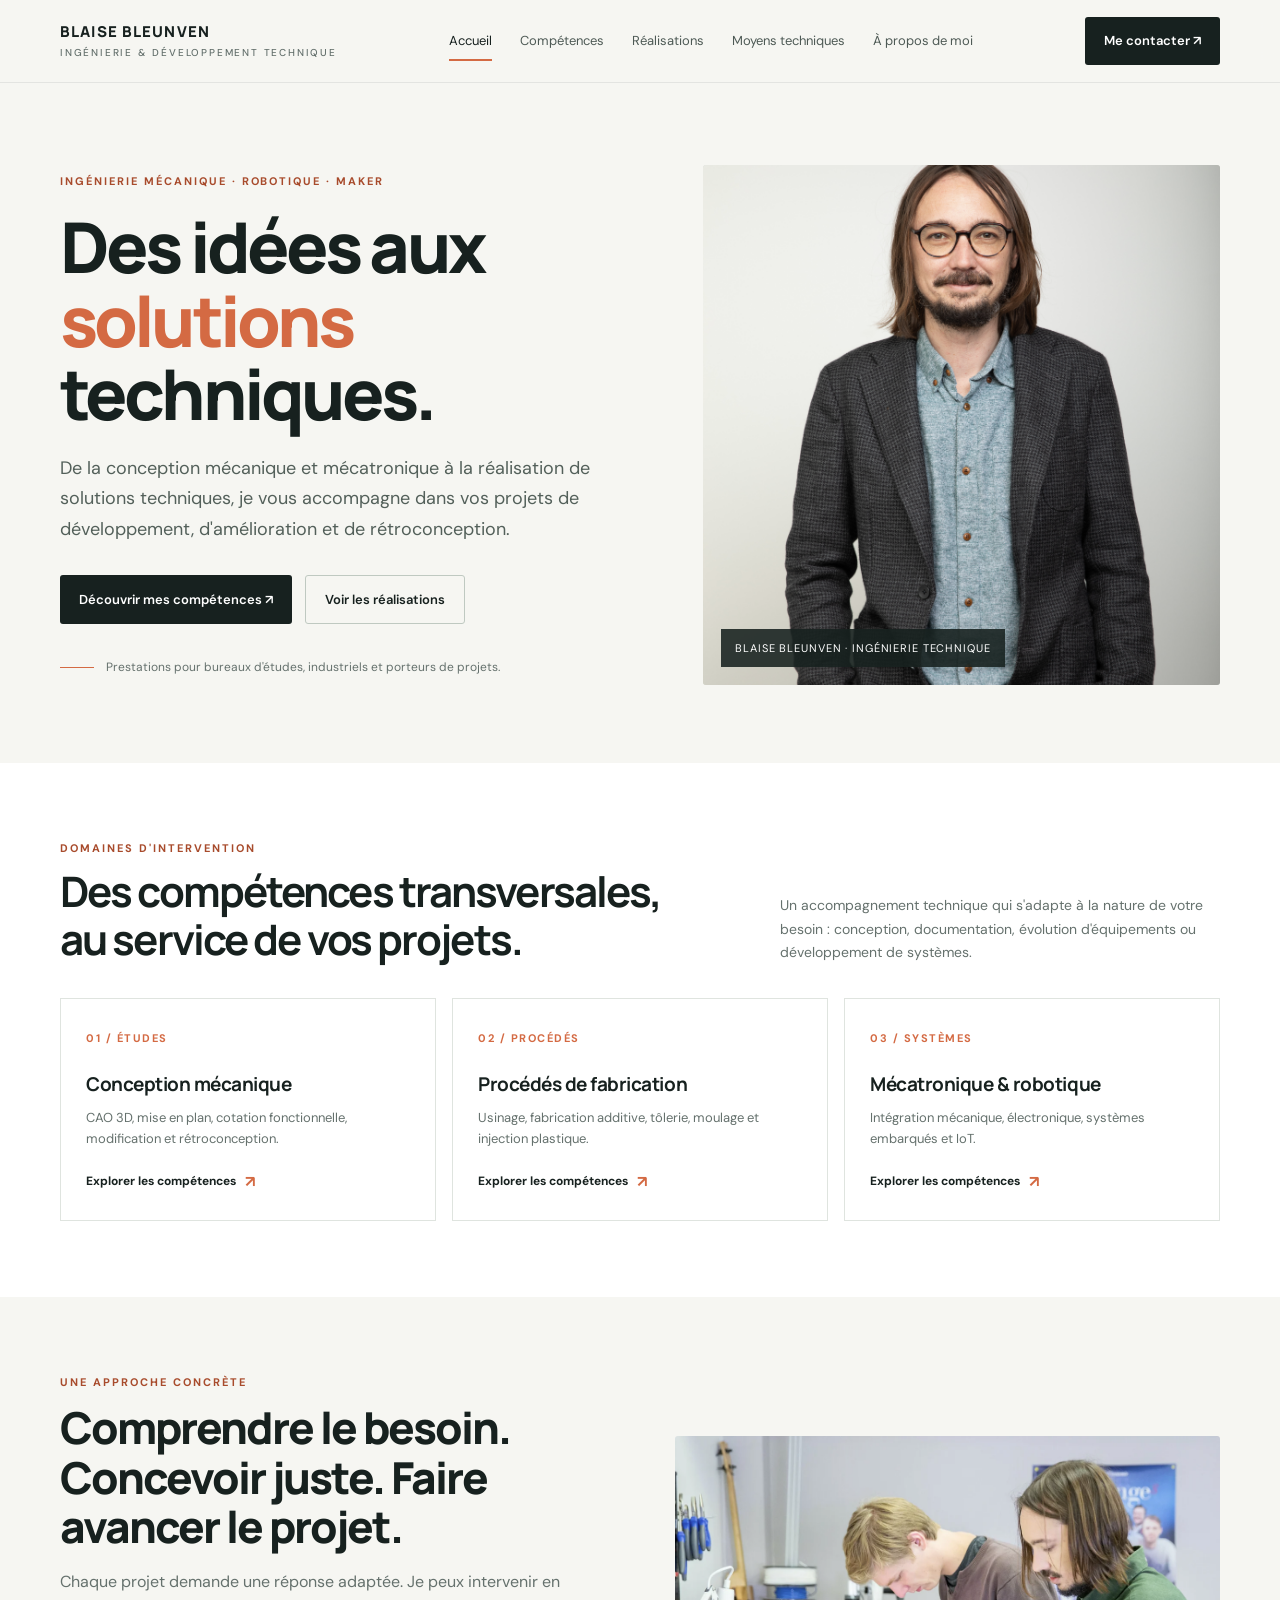
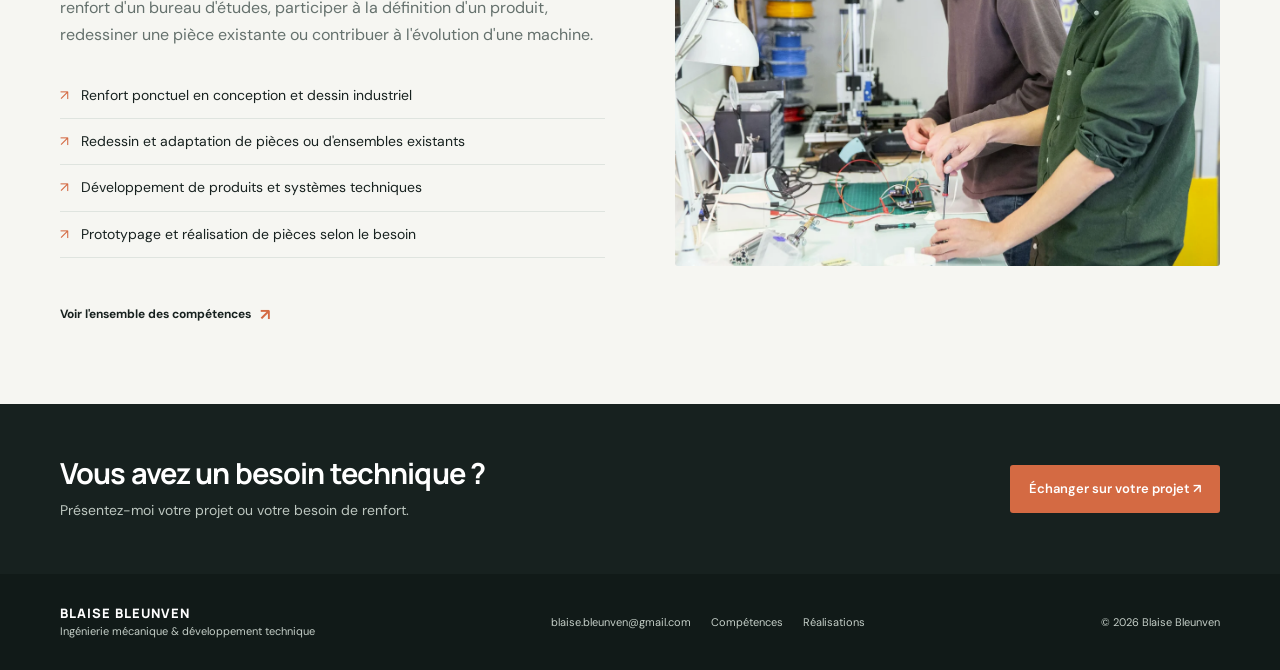
==== commit 96ec3bc3: "change hero photo src" ====
--- a/index.html
+++ b/index.html
@@ -1,8 +1,112 @@
 <!doctype html>
-<html lang="fr"><head><meta charset="utf-8"><meta name="viewport" content="width=device-width,initial-scale=1"><meta name="description" content="Blaise Bleunven — ingénierie mécanique, conception, rétroconception, robotique et développement technique."><title>Blaise Bleunven — Ingénierie mécanique & développement technique</title><link rel="stylesheet" href="styles.css"></head><body>
-<header class="site-header"><div class="wrap nav"><a class="brand" href="index.html">BLAISE BLEUNVEN<small>INGÉNIERIE & DÉVELOPPEMENT TECHNIQUE</small></a><button class="menu-toggle" aria-label="Ouvrir le menu" aria-expanded="false">Menu</button><nav class="nav-links"><a href="index.html">Accueil</a><a href="competences.html">Compétences</a><a href="realisations.html">Réalisations</a><a href="moyens-techniques.html">Moyens techniques</a><a href="a-propos.html">À propos de moi</a></nav><a class="nav-cta" href="mailto:blaise.bleunven@gmail.com">Me contacter ↗</a></div></header>
-<main><section class="hero"><div class="wrap hero-grid"><div><div class="eyebrow">Ingénierie mécanique · Robotique · Maker</div><h1>Des idées aux <span>solutions</span> techniques.</h1><p class="hero-copy">De la conception mécanique et mécatronique à la réalisation de solutions techniques, je vous accompagne dans vos projets de développement, d'amélioration et de rétroconception.</p><div class="hero-actions"><a class="button" href="competences.html">Découvrir mes compétences ↗</a><a class="button secondary" href="realisations.html">Voir les réalisations</a></div><div class="hero-note">Prestations pour bureaux d'études, industriels et porteurs de projets.</div></div><div class="hero-photo"><img src="assets/images/banniere-portrait.jpg" alt="Portrait de Blaise Bleunven"><div class="photo-caption">Blaise Bleunven · Ingénierie technique</div></div></div></section>
-<section class="section white"><div class="wrap"><div class="section-head"><div><div class="eyebrow">Domaines d'intervention</div><h2>Des compétences transversales,<br>au service de vos projets.</h2></div><p>Un accompagnement technique qui s'adapte à la nature de votre besoin : conception, documentation, évolution d'équipements ou développement de systèmes.</p></div><div class="cards"><a class="card" href="competences.html"><span class="card-number">01 / ÉTUDES</span><h3>Conception mécanique</h3><p>CAO 3D, mise en plan, cotation fonctionnelle, modification et rétroconception.</p><span class="text-link">Explorer les compétences</span></a><a class="card" href="competences.html"><span class="card-number">02 / PROCÉDÉS</span><h3>Procédés de fabrication</h3><p>Usinage, fabrication additive, tôlerie, moulage et injection plastique.</p><span class="text-link">Explorer les compétences</span></a><a class="card" href="competences.html"><span class="card-number">03 / SYSTÈMES</span><h3>Mécatronique & robotique</h3><p>Intégration mécanique, électronique, systèmes embarqués et IoT.</p><span class="text-link">Explorer les compétences</span></a></div></div></section>
-<section class="section"><div class="wrap split"><div><div class="eyebrow">Une approche concrète</div><h2>Comprendre le besoin. Concevoir juste. Faire avancer le projet.</h2><p>Chaque projet demande une réponse adaptée. Je peux intervenir en renfort d'un bureau d'études, participer à la définition d'un produit, redessiner une pièce existante ou contribuer à l'évolution d'une machine.</p><ul class="feature-list"><li>Renfort ponctuel en conception et dessin industriel</li><li>Redessin et adaptation de pièces ou d'ensembles existants</li><li>Développement de produits et systèmes techniques</li><li>Prototypage et réalisation de pièces selon le besoin</li></ul><a class="text-link" href="competences.html">Voir l'ensemble des compétences</a></div><div class="image-frame"><img src="assets/images/atelier-mecanique-electronique.png" alt="Travail en atelier mécanique et électronique"></div></div></section>
-<section class="cta-band"><div class="wrap cta-inner"><div><h2>Vous avez un besoin technique ?</h2><p>Présentez-moi votre projet ou votre besoin de renfort.</p></div><a class="button" href="mailto:blaise.bleunven@gmail.com?subject=Prise%20de%20contact%20-%20projet%20technique">Échanger sur votre projet ↗</a></div></section></main>
-<footer class="site-footer"><div class="wrap footer-inner"><div><div class="footer-brand">BLAISE BLEUNVEN</div><div>Ingénierie mécanique & développement technique</div></div><div class="footer-links"><a href="mailto:blaise.bleunven@gmail.com">blaise.bleunven@gmail.com</a><a href="competences.html">Compétences</a><a href="realisations.html">Réalisations</a></div><div>© <span data-year></span> Blaise Bleunven</div></div></footer><script src="site.js"></script></body></html>
+<html lang="fr">
+
+<head>
+    <meta charset="utf-8">
+    <meta name="viewport" content="width=device-width,initial-scale=1">
+    <meta name="description"
+        content="Blaise Bleunven — ingénierie mécanique, conception, rétroconception, robotique et développement technique.">
+    <title>Blaise Bleunven — Ingénierie mécanique & développement technique</title>
+    <link rel="stylesheet" href="styles.css">
+</head>
+
+<body>
+    <header class="site-header">
+        <div class="wrap nav"><a class="brand" href="index.html">BLAISE BLEUNVEN<small>INGÉNIERIE & DÉVELOPPEMENT
+                    TECHNIQUE</small></a><button class="menu-toggle" aria-label="Ouvrir le menu"
+                aria-expanded="false">Menu</button>
+            <nav class="nav-links"><a href="index.html">Accueil</a><a href="competences.html">Compétences</a><a
+                    href="realisations.html">Réalisations</a><a href="moyens-techniques.html">Moyens techniques</a><a
+                    href="a-propos.html">À propos de moi</a></nav><a class="nav-cta"
+                href="mailto:blaise.bleunven@gmail.com">Me contacter ↗</a>
+        </div>
+    </header>
+    <main>
+        <section class="hero">
+            <div class="wrap hero-grid">
+                <div>
+                    <div class="eyebrow">Ingénierie mécanique · Robotique · Maker</div>
+                    <h1>Des idées aux <span>solutions</span> techniques.</h1>
+                    <p class="hero-copy">De la conception mécanique et mécatronique à la réalisation de solutions
+                        techniques, je vous accompagne dans vos projets de développement, d'amélioration et de
+                        rétroconception.</p>
+                    <div class="hero-actions"><a class="button" href="competences.html">Découvrir mes compétences
+                            ↗</a><a class="button secondary" href="realisations.html">Voir les réalisations</a></div>
+                    <div class="hero-note">Prestations pour bureaux d'études, industriels et porteurs de projets.</div>
+                </div>
+                <div class="hero-photo"><img src="assets/images/banniere-portrait1.jpg"
+                        alt="Portrait de Blaise Bleunven">
+                    <div class="photo-caption">Blaise Bleunven · Ingénierie technique</div>
+                </div>
+            </div>
+        </section>
+        <section class="section white">
+            <div class="wrap">
+                <div class="section-head">
+                    <div>
+                        <div class="eyebrow">Domaines d'intervention</div>
+                        <h2>Des compétences transversales,<br>au service de vos projets.</h2>
+                    </div>
+                    <p>Un accompagnement technique qui s'adapte à la nature de votre besoin : conception, documentation,
+                        évolution d'équipements ou développement de systèmes.</p>
+                </div>
+                <div class="cards"><a class="card" href="competences.html"><span class="card-number">01 / ÉTUDES</span>
+                        <h3>Conception mécanique</h3>
+                        <p>CAO 3D, mise en plan, cotation fonctionnelle, modification et rétroconception.</p><span
+                            class="text-link">Explorer les compétences</span>
+                    </a><a class="card" href="competences.html"><span class="card-number">02 / PROCÉDÉS</span>
+                        <h3>Procédés de fabrication</h3>
+                        <p>Usinage, fabrication additive, tôlerie, moulage et injection plastique.</p><span
+                            class="text-link">Explorer les compétences</span>
+                    </a><a class="card" href="competences.html"><span class="card-number">03 / SYSTÈMES</span>
+                        <h3>Mécatronique & robotique</h3>
+                        <p>Intégration mécanique, électronique, systèmes embarqués et IoT.</p><span
+                            class="text-link">Explorer les compétences</span>
+                    </a></div>
+            </div>
+        </section>
+        <section class="section">
+            <div class="wrap split">
+                <div>
+                    <div class="eyebrow">Une approche concrète</div>
+                    <h2>Comprendre le besoin. Concevoir juste. Faire avancer le projet.</h2>
+                    <p>Chaque projet demande une réponse adaptée. Je peux intervenir en renfort d'un bureau d'études,
+                        participer à la définition d'un produit, redessiner une pièce existante ou contribuer à
+                        l'évolution d'une machine.</p>
+                    <ul class="feature-list">
+                        <li>Renfort ponctuel en conception et dessin industriel</li>
+                        <li>Redessin et adaptation de pièces ou d'ensembles existants</li>
+                        <li>Développement de produits et systèmes techniques</li>
+                        <li>Prototypage et réalisation de pièces selon le besoin</li>
+                    </ul><a class="text-link" href="competences.html">Voir l'ensemble des compétences</a>
+                </div>
+                <div class="image-frame"><img src="assets/images/atelier-mecanique-electronique.png"
+                        alt="Travail en atelier mécanique et électronique"></div>
+            </div>
+        </section>
+        <section class="cta-band">
+            <div class="wrap cta-inner">
+                <div>
+                    <h2>Vous avez un besoin technique ?</h2>
+                    <p>Présentez-moi votre projet ou votre besoin de renfort.</p>
+                </div><a class="button"
+                    href="mailto:blaise.bleunven@gmail.com?subject=Prise%20de%20contact%20-%20projet%20technique">Échanger
+                    sur votre projet ↗</a>
+            </div>
+        </section>
+    </main>
+    <footer class="site-footer">
+        <div class="wrap footer-inner">
+            <div>
+                <div class="footer-brand">BLAISE BLEUNVEN</div>
+                <div>Ingénierie mécanique & développement technique</div>
+            </div>
+            <div class="footer-links"><a href="mailto:blaise.bleunven@gmail.com">blaise.bleunven@gmail.com</a><a
+                    href="competences.html">Compétences</a><a href="realisations.html">Réalisations</a></div>
+            <div>© <span data-year></span> Blaise Bleunven</div>
+        </div>
+    </footer>
+    <script src="site.js"></script>
+</body>
+
+</html>
--- a/styles.css
+++ b/styles.css
@@ -1,9 +1,744 @@
 @import url('https://fonts.googleapis.com/css2?family=DM+Sans:wght@400;500;600;700&family=Manrope:wght@400;500;600;700;800&display=swap');
-:root{--ink:#17211f;--muted:#65716d;--paper:#f6f6f2;--white:#fff;--line:#dfe4df;--accent:#d46a43;--accent-dark:#a84b2c;--soft:#e9eee9;--max:1160px}*{box-sizing:border-box}html{scroll-behavior:smooth}body{margin:0;background:var(--paper);color:var(--ink);font-family:'DM Sans',sans-serif;line-height:1.65}a{color:inherit;text-decoration:none}img{display:block;width:100%;height:100%;object-fit:cover}button,a{ -webkit-tap-highlight-color:transparent}.wrap{width:min(var(--max),calc(100% - 48px));margin:auto}.site-header{position:sticky;top:0;z-index:10;background:rgba(246,246,242,.92);backdrop-filter:blur(14px);border-bottom:1px solid rgba(23,33,31,.08)}.nav{min-height:82px;display:flex;align-items:center;justify-content:space-between;gap:28px}.brand{font-family:Manrope,sans-serif;font-weight:800;letter-spacing:.075em;font-size:15px;line-height:1.15}.brand small{display:block;font-family:'DM Sans',sans-serif;font-size:10px;letter-spacing:.18em;font-weight:500;color:var(--muted);margin-top:7px}.nav-links{display:flex;gap:28px;align-items:center;font-size:13px;color:#4e5a55}.nav-links a{padding:10px 0;position:relative}.nav-links a.active,.nav-links a:hover{color:var(--ink)}.nav-links a.active:after{content:'';position:absolute;bottom:1px;left:0;width:100%;height:2px;background:var(--accent)}.nav-cta,.button{display:inline-flex;align-items:center;justify-content:center;gap:9px;background:var(--ink);color:white;padding:13px 19px;border-radius:3px;font-size:13px;font-weight:600;transition:.2s}.nav-cta:hover,.button:hover{background:var(--accent-dark);transform:translateY(-1px)}.menu-toggle{display:none;background:none;border:1px solid var(--line);border-radius:3px;padding:9px 12px;font:inherit}.eyebrow{font-size:11px;text-transform:uppercase;letter-spacing:.18em;color:var(--accent-dark);font-weight:700}.hero{padding:82px 0 78px}.hero-grid{display:grid;grid-template-columns:1.05fr .95fr;align-items:center;gap:72px}.hero h1,.page-intro h1{font:800 clamp(42px,5.6vw,70px)/1.05 Manrope,sans-serif;letter-spacing:-.055em;margin:20px 0 22px;max-width:690px}.hero h1 span{color:var(--accent)}.hero-copy{font-size:18px;line-height:1.7;color:#53605a;max-width:620px}.hero-actions{display:flex;gap:13px;flex-wrap:wrap;margin-top:30px}.button.secondary{background:transparent;color:var(--ink);border:1px solid #bfc9c1}.button.secondary:hover{background:var(--soft);border-color:var(--ink)}.hero-photo{height:520px;position:relative;background:#d8ded8;overflow:hidden;border-radius:3px}.hero-photo img{object-position:center 34%;filter:saturate(.8)}.photo-caption{position:absolute;left:18px;bottom:18px;background:rgba(23,33,31,.88);color:white;padding:10px 14px;font-size:11px;letter-spacing:.08em;text-transform:uppercase}.hero-note{display:flex;align-items:center;gap:12px;margin-top:34px;color:var(--muted);font-size:12px}.hero-note:before{content:'';width:34px;height:1px;background:var(--accent)}.section{padding:76px 0}.section.white{background:var(--white)}.section-head{display:flex;justify-content:space-between;align-items:end;gap:28px;margin-bottom:34px}.section-head h2,.page-intro h1{font-family:Manrope,sans-serif}.section-head h2{font-size:clamp(29px,3.3vw,42px);letter-spacing:-.045em;line-height:1.15;margin:10px 0 0}.section-head p{max-width:440px;color:var(--muted);font-size:14px;margin:0}.cards{display:grid;grid-template-columns:repeat(3,1fr);gap:16px}.card{background:var(--white);border:1px solid var(--line);padding:25px;min-height:220px;transition:.2s}.card:hover{transform:translateY(-3px);border-color:#b8c3ba}.card-number{font-size:11px;letter-spacing:.14em;color:var(--accent);font-weight:700}.card h3{font:700 19px/1.25 Manrope,sans-serif;margin:23px 0 10px;letter-spacing:-.025em}.card p{font-size:13px;color:var(--muted);margin:0}.text-link{display:inline-flex;align-items:center;gap:9px;margin-top:19px;font-size:12px;font-weight:700}.text-link:after{content:'↗';color:var(--accent);font-size:16px}.split{display:grid;grid-template-columns:1fr 1fr;gap:70px;align-items:center}.split h2{font:800 clamp(30px,3.5vw,44px)/1.12 Manrope,sans-serif;letter-spacing:-.045em;margin:12px 0 18px}.split p{color:var(--muted)}.feature-list{list-style:none;padding:0;margin:25px 0}.feature-list li{padding:11px 0;border-bottom:1px solid var(--line);font-size:14px}.feature-list li:before{content:'↗';color:var(--accent);margin-right:12px}.image-frame{height:430px;background:#e1e6e1;overflow:hidden;border-radius:3px}.page-intro{padding:76px 0 50px;border-bottom:1px solid var(--line)}.page-intro h1{font-size:clamp(42px,5vw,62px);margin:15px 0}.page-intro p{font-size:17px;color:var(--muted);max-width:740px;margin:0}.skill-grid{display:grid;grid-template-columns:repeat(2,1fr);gap:18px}.skill{background:white;border:1px solid var(--line);padding:30px;min-height:245px}.skill-top{display:flex;justify-content:space-between;align-items:center}.skill-no{color:var(--accent);font-size:12px;font-weight:700;letter-spacing:.12em}.skill-mark{width:34px;height:34px;border:1px solid var(--line);display:grid;place-items:center;color:var(--accent);font-size:17px}.skill h2{font:700 23px/1.2 Manrope,sans-serif;letter-spacing:-.03em;margin:22px 0 10px}.skill .lead{color:#485650;font-size:14px;margin:0 0 17px}.tags{display:flex;flex-wrap:wrap;gap:7px}.tag{background:var(--soft);padding:6px 9px;font-size:11px;color:#53615a}.note{background:#e9eee9;padding:24px 28px;margin-top:25px;color:#45524b;font-size:14px}.project-grid{display:grid;grid-template-columns:repeat(2,1fr);gap:22px}.project{background:white;border:1px solid var(--line)}.project-image{height:330px;background:#e3e7e3;overflow:hidden}.project-image img{transition:transform .45s}.project:hover img{transform:scale(1.025)}.project-body{padding:22px 24px 25px}.project-body .eyebrow{font-size:10px}.project-body h2{font:700 23px Manrope,sans-serif;margin:9px 0}.project-body p{font-size:13px;color:var(--muted);margin:0;max-width:500px}.equipment-grid{display:grid;grid-template-columns:repeat(2,1fr);gap:22px}.equipment{background:white;border:1px solid var(--line)}.equipment-image{height:340px;background:#e3e7e3;overflow:hidden}.equipment-body{padding:22px 24px}.equipment-body h2{font:700 22px Manrope,sans-serif;margin:0 0 7px}.equipment-body p{font-size:13px;color:var(--muted);margin:0}.cta-band{background:var(--ink);color:white;padding:52px 0}.cta-inner{display:flex;justify-content:space-between;align-items:center;gap:28px}.cta-band h2{font:700 29px/1.2 Manrope,sans-serif;letter-spacing:-.03em;margin:0 0 8px}.cta-band p{color:#bdc7c0;margin:0;font-size:14px}.cta-band .button{background:var(--accent);white-space:nowrap}.site-footer{padding:30px 0;background:#111a18;color:#c4cec7}.footer-inner{display:flex;justify-content:space-between;gap:20px;align-items:center;font-size:11px}.footer-brand{font:800 13px Manrope,sans-serif;letter-spacing:.08em;color:white}.footer-links{display:flex;gap:20px}.footer-links a:hover{color:white}.muted{color:var(--muted)}@media(max-width:800px){.wrap{width:min(100% - 34px,var(--max))}.nav{min-height:72px}.menu-toggle{display:block}.nav-links{display:none;position:absolute;top:71px;left:0;right:0;background:var(--paper);padding:14px 24px 22px;border-bottom:1px solid var(--line);flex-direction:column;align-items:stretch;gap:4px}.nav-links.open{display:flex}.nav-links a{padding:10px 0}.nav-cta{display:none}.hero{padding:48px 0 58px}.hero-grid,.split{grid-template-columns:1fr;gap:32px}.hero h1{font-size:48px}.hero-photo{height:430px;order:-1}.section{padding:58px 0}.section-head{display:block}.section-head p{margin-top:16px}.cards{grid-template-columns:1fr 1fr}.page-intro{padding:55px 0 38px}.skill-grid,.project-grid,.equipment-grid{grid-template-columns:1fr}.project-image,.equipment-image{height:290px}.image-frame{height:330px}.cta-inner{display:block}.cta-inner .button{margin-top:22px}.footer-inner{align-items:flex-start;flex-direction:column}.footer-links{flex-wrap:wrap}}@media(max-width:480px){.cards{grid-template-columns:1fr}.hero h1{font-size:42px}.hero-copy{font-size:16px}.hero-photo{height:360px}.skill{padding:24px}.section-head h2{font-size:32px}}
+
+:root {
+    --ink: #17211f;
+    --muted: #65716d;
+    --paper: #f6f6f2;
+    --white: #fff;
+    --line: #dfe4df;
+    --accent: #d46a43;
+    --accent-dark: #a84b2c;
+    --soft: #e9eee9;
+    --max: 1160px
+}
+
+* {
+    box-sizing: border-box
+}
+
+html {
+    scroll-behavior: smooth
+}
+
+body {
+    margin: 0;
+    background: var(--paper);
+    color: var(--ink);
+    font-family: 'DM Sans', sans-serif;
+    line-height: 1.65
+}
+
+a {
+    color: inherit;
+    text-decoration: none
+}
+
+img {
+    display: block;
+    width: 100%;
+    height: 100%;
+    object-fit: cover
+}
+
+button,
+a {
+    -webkit-tap-highlight-color: transparent
+}
+
+.wrap {
+    width: min(var(--max), calc(100% - 48px));
+    margin: auto
+}
+
+.site-header {
+    position: sticky;
+    top: 0;
+    z-index: 10;
+    background: rgba(246, 246, 242, .92);
+    backdrop-filter: blur(14px);
+    border-bottom: 1px solid rgba(23, 33, 31, .08)
+}
+
+.nav {
+    min-height: 82px;
+    display: flex;
+    align-items: center;
+    justify-content: space-between;
+    gap: 28px
+}
+
+.brand {
+    font-family: Manrope, sans-serif;
+    font-weight: 800;
+    letter-spacing: .075em;
+    font-size: 15px;
+    line-height: 1.15
+}
+
+.brand small {
+    display: block;
+    font-family: 'DM Sans', sans-serif;
+    font-size: 10px;
+    letter-spacing: .18em;
+    font-weight: 500;
+    color: var(--muted);
+    margin-top: 7px
+}
+
+.nav-links {
+    display: flex;
+    gap: 28px;
+    align-items: center;
+    font-size: 13px;
+    color: #4e5a55
+}
+
+.nav-links a {
+    padding: 10px 0;
+    position: relative
+}
+
+.nav-links a.active,
+.nav-links a:hover {
+    color: var(--ink)
+}
+
+.nav-links a.active:after {
+    content: '';
+    position: absolute;
+    bottom: 1px;
+    left: 0;
+    width: 100%;
+    height: 2px;
+    background: var(--accent)
+}
+
+.nav-cta,
+.button {
+    display: inline-flex;
+    align-items: center;
+    justify-content: center;
+    gap: 9px;
+    background: var(--ink);
+    color: white;
+    padding: 13px 19px;
+    border-radius: 3px;
+    font-size: 13px;
+    font-weight: 600;
+    transition: .2s
+}
+
+.nav-cta:hover,
+.button:hover {
+    background: var(--accent-dark);
+    transform: translateY(-1px)
+}
+
+.menu-toggle {
+    display: none;
+    background: none;
+    border: 1px solid var(--line);
+    border-radius: 3px;
+    padding: 9px 12px;
+    font: inherit
+}
+
+.eyebrow {
+    font-size: 11px;
+    text-transform: uppercase;
+    letter-spacing: .18em;
+    color: var(--accent-dark);
+    font-weight: 700
+}
+
+.hero {
+    padding: 82px 0 78px
+}
+
+.hero-grid {
+    display: grid;
+    grid-template-columns: 1.05fr .95fr;
+    align-items: center;
+    gap: 72px
+}
+
+.hero h1,
+.page-intro h1 {
+    font: 800 clamp(42px, 5.6vw, 70px)/1.05 Manrope, sans-serif;
+    letter-spacing: -.055em;
+    margin: 20px 0 22px;
+    max-width: 690px
+}
+
+.hero h1 span {
+    color: var(--accent)
+}
+
+.hero-copy {
+    font-size: 18px;
+    line-height: 1.7;
+    color: #53605a;
+    max-width: 620px
+}
+
+.hero-actions {
+    display: flex;
+    gap: 13px;
+    flex-wrap: wrap;
+    margin-top: 30px
+}
+
+.button.secondary {
+    background: transparent;
+    color: var(--ink);
+    border: 1px solid #bfc9c1
+}
+
+.button.secondary:hover {
+    background: var(--soft);
+    border-color: var(--ink)
+}
+
+.hero-photo {
+    height: 520px;
+    position: relative;
+    background: #d8ded8;
+    overflow: hidden;
+    border-radius: 3px
+}
+
+.hero-photo img {
+    object-position: center 34%;
+    filter: saturate(.8)
+}
+
+.photo-caption {
+    position: absolute;
+    left: 18px;
+    bottom: 18px;
+    background: rgba(23, 33, 31, .88);
+    color: white;
+    padding: 10px 14px;
+    font-size: 11px;
+    letter-spacing: .08em;
+    text-transform: uppercase
+}
+
+.hero-note {
+    display: flex;
+    align-items: center;
+    gap: 12px;
+    margin-top: 34px;
+    color: var(--muted);
+    font-size: 12px
+}
+
+.hero-note:before {
+    content: '';
+    width: 34px;
+    height: 1px;
+    background: var(--accent)
+}
+
+.section {
+    padding: 76px 0
+}
+
+.section.white {
+    background: var(--white)
+}
+
+.section-head {
+    display: flex;
+    justify-content: space-between;
+    align-items: end;
+    gap: 28px;
+    margin-bottom: 34px
+}
+
+.section-head h2,
+.page-intro h1 {
+    font-family: Manrope, sans-serif
+}
+
+.section-head h2 {
+    font-size: clamp(29px, 3.3vw, 42px);
+    letter-spacing: -.045em;
+    line-height: 1.15;
+    margin: 10px 0 0
+}
+
+.section-head p {
+    max-width: 440px;
+    color: var(--muted);
+    font-size: 14px;
+    margin: 0
+}
+
+.cards {
+    display: grid;
+    grid-template-columns: repeat(3, 1fr);
+    gap: 16px
+}
+
+.card {
+    background: var(--white);
+    border: 1px solid var(--line);
+    padding: 25px;
+    min-height: 220px;
+    transition: .2s
+}
+
+.card:hover {
+    transform: translateY(-3px);
+    border-color: #b8c3ba
+}
+
+.card-number {
+    font-size: 11px;
+    letter-spacing: .14em;
+    color: var(--accent);
+    font-weight: 700
+}
+
+.card h3 {
+    font: 700 19px/1.25 Manrope, sans-serif;
+    margin: 23px 0 10px;
+    letter-spacing: -.025em
+}
+
+.card p {
+    font-size: 13px;
+    color: var(--muted);
+    margin: 0
+}
+
+.text-link {
+    display: inline-flex;
+    align-items: center;
+    gap: 9px;
+    margin-top: 19px;
+    font-size: 12px;
+    font-weight: 700
+}
+
+.text-link:after {
+    content: '↗';
+    color: var(--accent);
+    font-size: 16px
+}
+
+.split {
+    display: grid;
+    grid-template-columns: 1fr 1fr;
+    gap: 70px;
+    align-items: center
+}
+
+.split h2 {
+    font: 800 clamp(30px, 3.5vw, 44px)/1.12 Manrope, sans-serif;
+    letter-spacing: -.045em;
+    margin: 12px 0 18px
+}
+
+.split p {
+    color: var(--muted)
+}
+
+.feature-list {
+    list-style: none;
+    padding: 0;
+    margin: 25px 0
+}
+
+.feature-list li {
+    padding: 11px 0;
+    border-bottom: 1px solid var(--line);
+    font-size: 14px
+}
+
+.feature-list li:before {
+    content: '↗';
+    color: var(--accent);
+    margin-right: 12px
+}
+
+.image-frame {
+    height: 430px;
+    background: #e1e6e1;
+    overflow: hidden;
+    border-radius: 3px
+}
+
+.page-intro {
+    padding: 76px 0 50px;
+    border-bottom: 1px solid var(--line)
+}
+
+.page-intro h1 {
+    font-size: clamp(42px, 5vw, 62px);
+    margin: 15px 0
+}
+
+.page-intro p {
+    font-size: 17px;
+    color: var(--muted);
+    max-width: 740px;
+    margin: 0
+}
+
+.skill-grid {
+    display: grid;
+    grid-template-columns: repeat(2, 1fr);
+    gap: 18px
+}
+
+.skill {
+    background: white;
+    border: 1px solid var(--line);
+    padding: 30px;
+    min-height: 245px
+}
+
+.skill-top {
+    display: flex;
+    justify-content: space-between;
+    align-items: center
+}
+
+.skill-no {
+    color: var(--accent);
+    font-size: 12px;
+    font-weight: 700;
+    letter-spacing: .12em
+}
+
+.skill-mark {
+    width: 34px;
+    height: 34px;
+    border: 1px solid var(--line);
+    display: grid;
+    place-items: center;
+    color: var(--accent);
+    font-size: 17px
+}
+
+.skill h2 {
+    font: 700 23px/1.2 Manrope, sans-serif;
+    letter-spacing: -.03em;
+    margin: 22px 0 10px
+}
+
+.skill .lead {
+    color: #485650;
+    font-size: 14px;
+    margin: 0 0 17px
+}
+
+.tags {
+    display: flex;
+    flex-wrap: wrap;
+    gap: 7px
+}
+
+.tag {
+    background: var(--soft);
+    padding: 6px 9px;
+    font-size: 11px;
+    color: #53615a
+}
+
+.note {
+    background: #e9eee9;
+    padding: 24px 28px;
+    margin-top: 25px;
+    color: #45524b;
+    font-size: 14px
+}
+
+.project-grid {
+    display: grid;
+    grid-template-columns: repeat(2, 1fr);
+    gap: 22px
+}
+
+.project {
+    background: white;
+    border: 1px solid var(--line)
+}
+
+.project-image {
+    height: 330px;
+    background: #e3e7e3;
+    overflow: hidden
+}
+
+.project-image img {
+    transition: transform .45s
+}
+
+.project:hover img {
+    transform: scale(1.025)
+}
+
+.project-body {
+    padding: 22px 24px 25px
+}
+
+.project-body .eyebrow {
+    font-size: 10px
+}
+
+.project-body h2 {
+    font: 700 23px Manrope, sans-serif;
+    margin: 9px 0
+}
+
+.project-body p {
+    font-size: 13px;
+    color: var(--muted);
+    margin: 0;
+    max-width: 500px
+}
+
+.equipment-grid {
+    display: grid;
+    grid-template-columns: repeat(2, 1fr);
+    gap: 22px
+}
+
+.equipment {
+    background: white;
+    border: 1px solid var(--line)
+}
+
+.equipment-image {
+    height: 340px;
+    background: #e3e7e3;
+    overflow: hidden
+}
+
+.equipment-body {
+    padding: 22px 24px
+}
+
+.equipment-body h2 {
+    font: 700 22px Manrope, sans-serif;
+    margin: 0 0 7px
+}
+
+.equipment-body p {
+    font-size: 13px;
+    color: var(--muted);
+    margin: 0
+}
+
+.cta-band {
+    background: var(--ink);
+    color: white;
+    padding: 52px 0
+}
+
+.cta-inner {
+    display: flex;
+    justify-content: space-between;
+    align-items: center;
+    gap: 28px
+}
+
+.cta-band h2 {
+    font: 700 29px/1.2 Manrope, sans-serif;
+    letter-spacing: -.03em;
+    margin: 0 0 8px
+}
+
+.cta-band p {
+    color: #bdc7c0;
+    margin: 0;
+    font-size: 14px
+}
+
+.cta-band .button {
+    background: var(--accent);
+    white-space: nowrap
+}
+
+.site-footer {
+    padding: 30px 0;
+    background: #111a18;
+    color: #c4cec7
+}
+
+.footer-inner {
+    display: flex;
+    justify-content: space-between;
+    gap: 20px;
+    align-items: center;
+    font-size: 11px
+}
+
+.footer-brand {
+    font: 800 13px Manrope, sans-serif;
+    letter-spacing: .08em;
+    color: white
+}
+
+.footer-links {
+    display: flex;
+    gap: 20px
+}
+
+.footer-links a:hover {
+    color: white
+}
+
+.muted {
+    color: var(--muted)
+}
+
+@media(max-width:800px) {
+    .wrap {
+        width: min(100% - 34px, var(--max))
+    }
+
+    .nav {
+        min-height: 72px
+    }
+
+    .menu-toggle {
+        display: block
+    }
+
+    .nav-links {
+        display: none;
+        position: absolute;
+        top: 71px;
+        left: 0;
+        right: 0;
+        background: var(--paper);
+        padding: 14px 24px 22px;
+        border-bottom: 1px solid var(--line);
+        flex-direction: column;
+        align-items: stretch;
+        gap: 4px
+    }
+
+    .nav-links.open {
+        display: flex
+    }
+
+    .nav-links a {
+        padding: 10px 0
+    }
+
+    .nav-cta {
+        display: none
+    }
+
+    .hero {
+        padding: 48px 0 58px
+    }
+
+    .hero-grid,
+    .split {
+        grid-template-columns: 1fr;
+        gap: 32px
+    }
+
+    .hero h1 {
+        font-size: 48px
+    }
+
+    .hero-photo {
+        height: 430px;
+        order: -1
+    }
+
+    .section {
+        padding: 58px 0
+    }
+
+    .section-head {
+        display: block
+    }
+
+    .section-head p {
+        margin-top: 16px
+    }
+
+    .cards {
+        grid-template-columns: 1fr 1fr
+    }
+
+    .page-intro {
+        padding: 55px 0 38px
+    }
+
+    .skill-grid,
+    .project-grid,
+    .equipment-grid {
+        grid-template-columns: 1fr
+    }
+
+    .project-image,
+    .equipment-image {
+        height: 290px
+    }
+
+    .image-frame {
+        height: 330px
+    }
+
+    .cta-inner {
+        display: block
+    }
+
+    .cta-inner .button {
+        margin-top: 22px
+    }
+
+    .footer-inner {
+        align-items: flex-start;
+        flex-direction: column
+    }
+
+    .footer-links {
+        flex-wrap: wrap
+    }
+}
+
+@media(max-width:480px) {
+    .cards {
+        grid-template-columns: 1fr
+    }
+
+    .hero h1 {
+        font-size: 42px
+    }
+
+    .hero-copy {
+        font-size: 16px
+    }
+
+    .hero-photo {
+        height: 360px
+    }
+
+    .skill {
+        padding: 24px
+    }
+
+    .section-head h2 {
+        font-size: 32px
+    }
+}
 
 .skill-image {
-    width: 48px;
-    height: 48px;
+    display: block;
+    width: 100%;
+    height: 180px;
     object-fit: cover;
+    object-position: center center;
     border-radius: 6px;
+    margin-bottom: 18px;
 }
